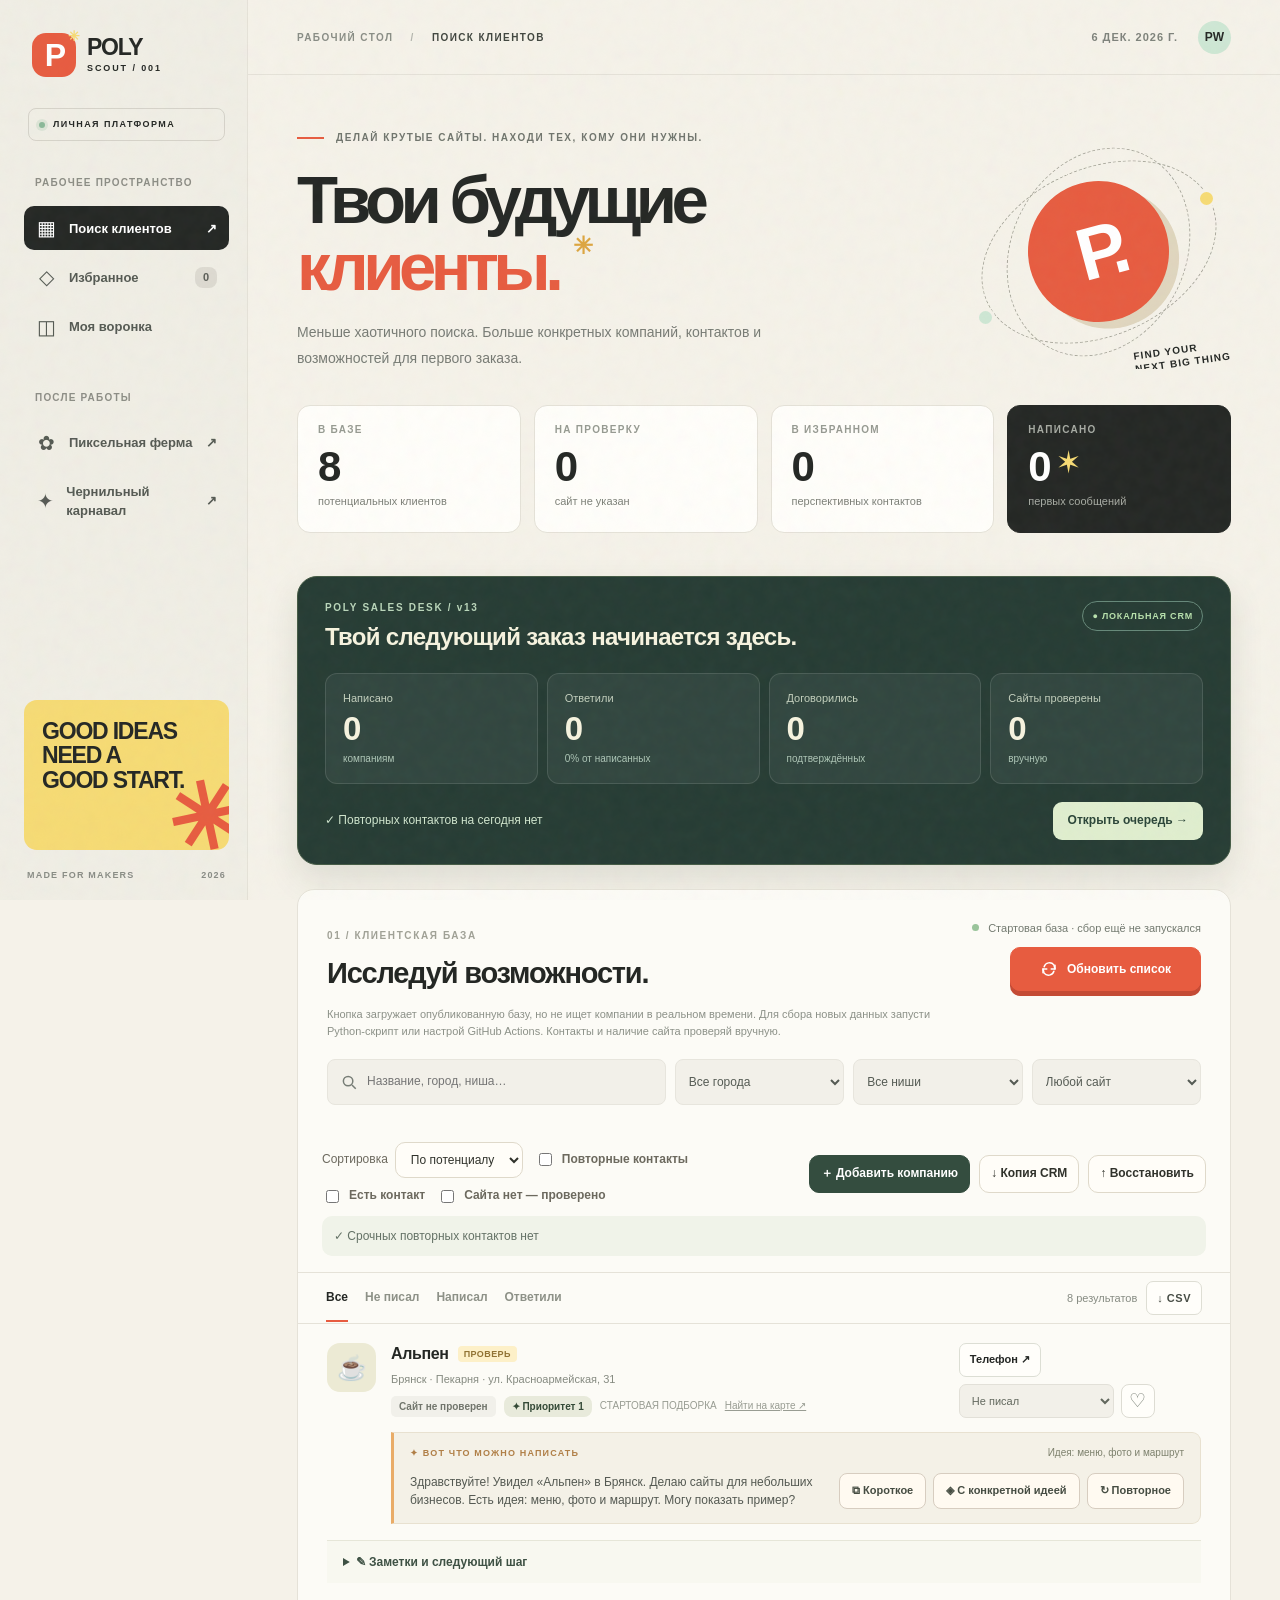
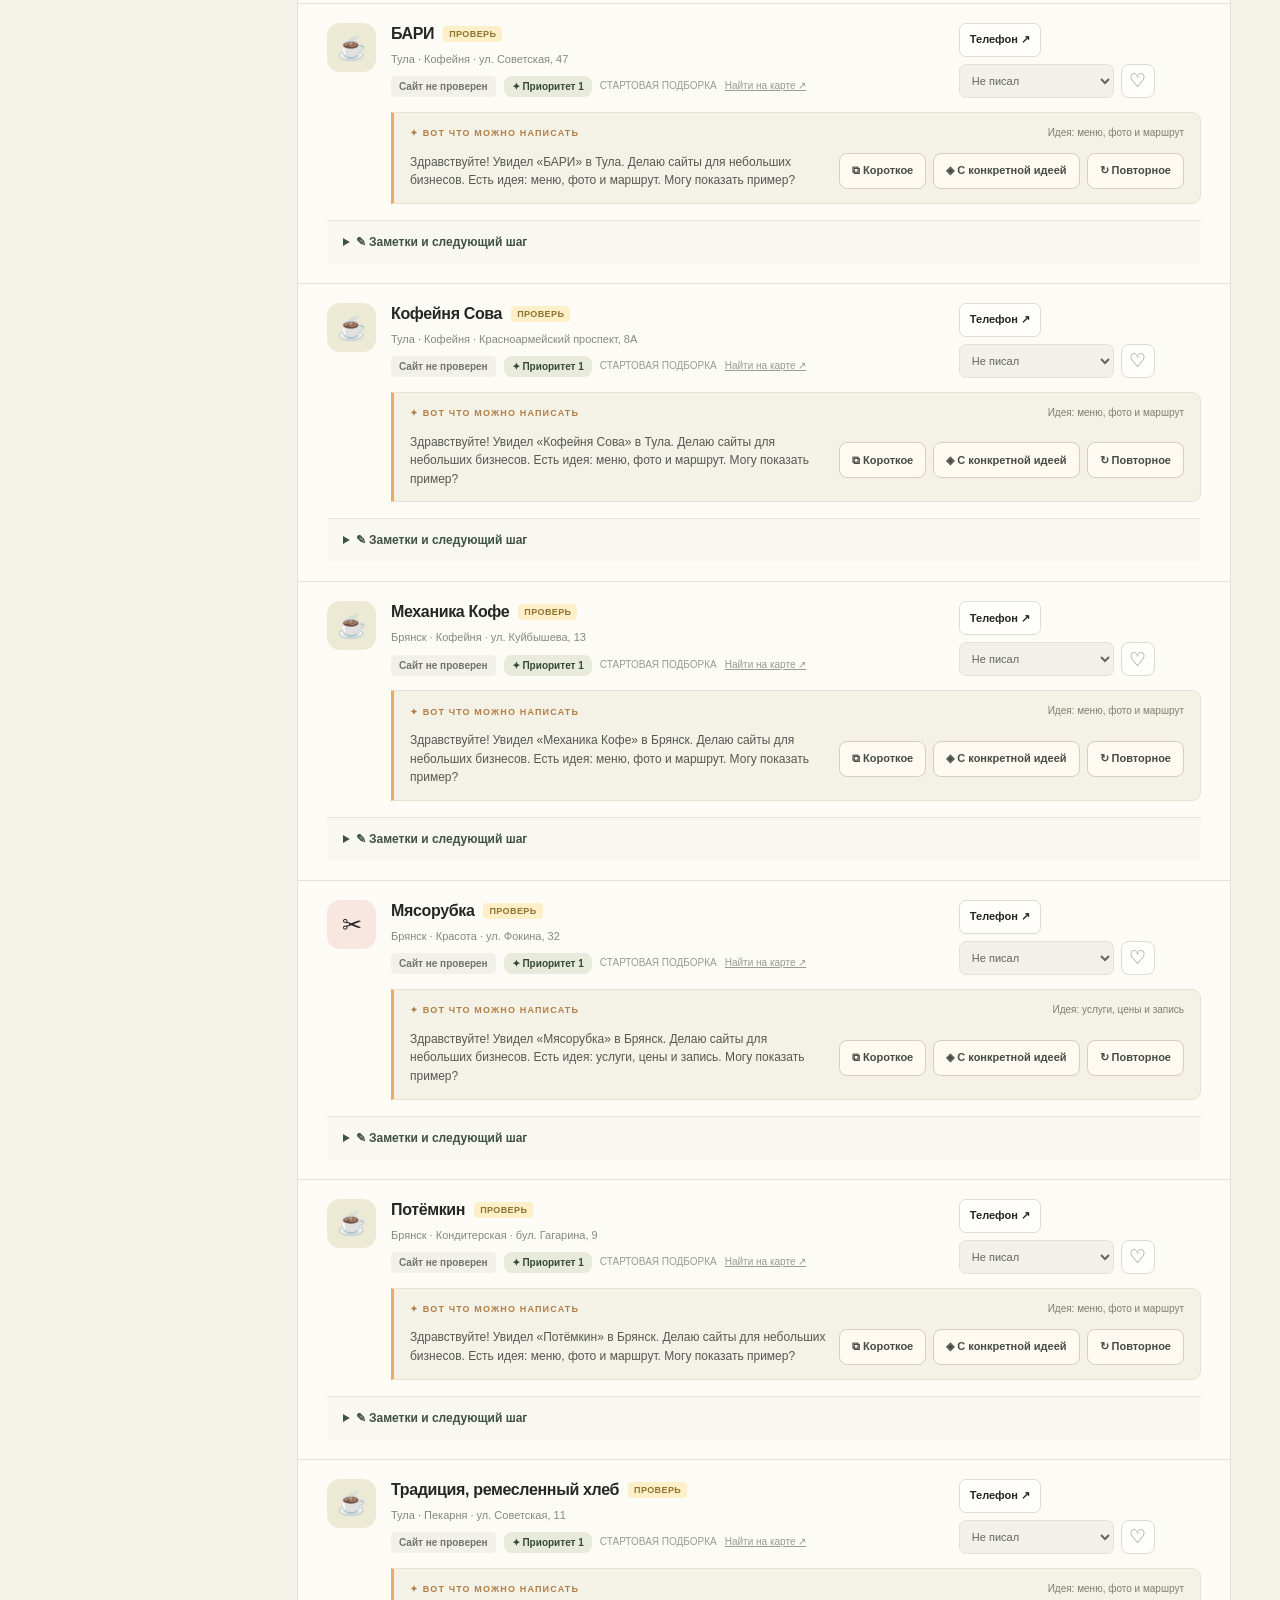
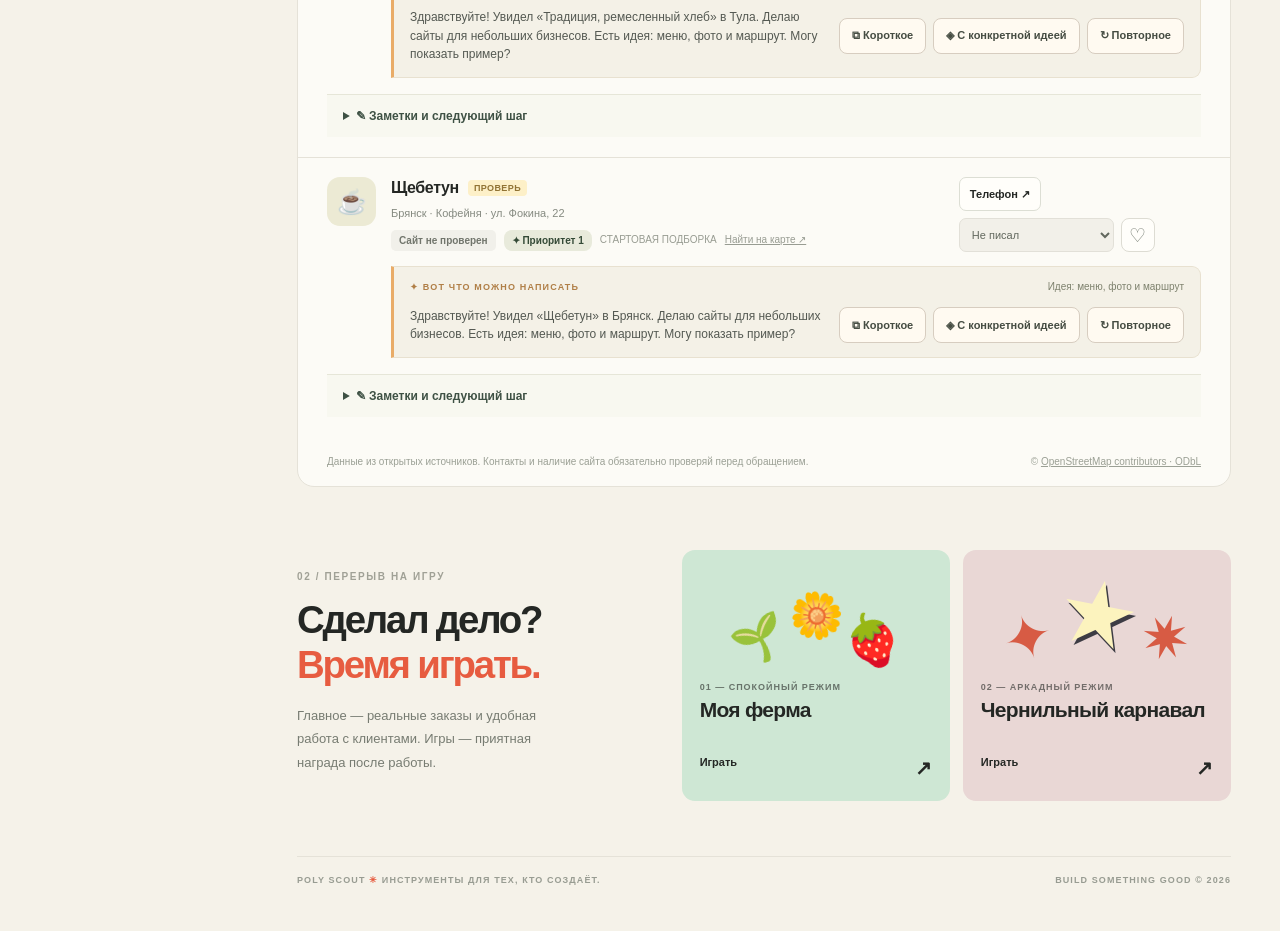
==== index.html @ b786dad6 "Add files via upload" ====
<!doctype html>
<html lang="ru">
<head>
  <meta charset="UTF-8" />
  <meta name="viewport" content="width=device-width, initial-scale=1" />
  <meta name="theme-color" content="#f5f2e9" />
  <meta name="description" content="POLY SCOUT — личная база потенциальных клиентов для веб-студии, с CRM и мини-играми." />
  <title>POLY SCOUT — находи своих клиентов</title>
  <link rel="icon" href="assets/favicon.svg" type="image/svg+xml" />
  <link rel="stylesheet" href="assets/styles.css" />
  <script src="data/leads.js" defer></script><script src="data/seed.js" defer></script>
  <script src="assets/app.js" defer></script>
</head>
<body>
  <div class="grain" aria-hidden="true"></div>
  <div class="shell">
    <aside class="sidebar">
      <a class="identity" href="index.html" aria-label="POLY SCOUT — главная"><span class="symbol">P<span class="symbol-cut">✳</span></span><span class="identity-copy"><strong>POLY</strong><small>SCOUT / 001</small></span></a>
      <div class="sidebar-tag"><span class="pulse"></span> ЛИЧНАЯ ПЛАТФОРМА</div>
      <nav class="main-nav" aria-label="Основная навигация">
        <span class="nav-caption">РАБОЧЕЕ ПРОСТРАНСТВО</span>
        <a class="nav-link active" href="#search" data-view="search"><span class="nav-ico">▦</span> Поиск клиентов <span class="nav-arrow">↗</span></a>
        <a class="nav-link" href="#saved" data-view="saved"><span class="nav-ico">◇</span> Избранное <span id="navSaved" class="count-pill">0</span></a>
        <a class="nav-link" href="#pipeline" data-view="pipeline"><span class="nav-ico">◫</span> Моя воронка</a>
        <span class="nav-caption game-caption">ПОСЛЕ РАБОТЫ</span>
        <a class="nav-link" href="games/farm/index.html"><span class="nav-ico">✿</span> Пиксельная ферма <span class="nav-arrow">↗</span></a>
        <a class="nav-link" href="games/arcade/index.html"><span class="nav-ico">✦</span> Чернильный карнавал <span class="nav-arrow">↗</span></a>
      </nav>
      <div class="sidebar-bottom"><div class="mini-sticker"><span>GOOD IDEAS<br/>NEED A<br/>GOOD START.</span><span class="sticker-flower">✳</span></div><div class="side-version">MADE FOR MAKERS <span>2026</span></div></div>
    </aside>
    <div class="workarea">
      <header class="topbar"><div class="breadcrumbs">РАБОЧИЙ СТОЛ <span>/</span> <strong id="breadcrumb">ПОИСК КЛИЕНТОВ</strong></div><div class="topright"><span class="top-date" id="todayDate"></span><span class="top-avatar">PW</span></div></header>
      <main class="content">
        <section class="intro"><div class="intro-copy"><p class="eyebrow"><span class="eyebrow-line"></span> ДЕЛАЙ КРУТЫЕ САЙТЫ. НАХОДИ ТЕХ, КОМУ ОНИ НУЖНЫ.</p><h1 id="pageTitle">Твои будущие<br/><em>клиенты.</em><span class="title-spark">✳</span></h1><p class="intro-sub">Меньше хаотичного поиска. Больше конкретных компаний, контактов и возможностей для первого заказа.</p></div><div class="hero-art" aria-hidden="true"><div class="orbit orbit-1"></div><div class="orbit orbit-2"></div><div class="hero-disk">P.</div><div class="orbit-dot dot-a"></div><div class="orbit-dot dot-b"></div><span class="orbit-note">FIND YOUR<br/>NEXT BIG THING</span></div></section>
        <section class="stats" aria-label="Статистика">
          <div class="stat"><span class="stat-label">В БАЗЕ</span><strong id="totalCount">0</strong><span class="stat-foot">потенциальных клиентов</span></div>
          <div class="stat"><span class="stat-label">НА ПРОВЕРКУ</span><strong id="noSiteCount">0</strong><span class="stat-foot">сайт не указан</span></div>
          <div class="stat"><span class="stat-label">В ИЗБРАННОМ</span><strong id="savedCount">0</strong><span class="stat-foot">перспективных контактов</span></div>
          <div class="stat stat-dark"><span class="stat-label">НАПИСАНО</span><strong id="contactedCount">0<span class="stat-star">✶</span></strong><span class="stat-foot">первых сообщений</span></div>
        </section>
        <section class="scout-overview" id="scoutOverview" aria-label="Сводка работы с клиентами"></section><section class="main-panel" id="leadsSection"><div class="panel-heading"><div><span class="panel-kicker">01 / КЛИЕНТСКАЯ БАЗА</span><h2 id="listTitle">Исследуй возможности<span class="period">.</span></h2></div><div class="refresh-area"><div class="data-freshness" role="status" aria-live="polite"><span class="refresh-dot" aria-hidden="true"></span><span id="freshText">Проверяем дату базы…</span></div><button id="refreshBtn" class="refresh-button" type="button" title="Проверить новую опубликованную базу" aria-label="Обновить список клиентов"><svg class="refresh-icon" viewBox="0 0 24 24" width="18" height="18" fill="none" stroke="currentColor" stroke-width="2" stroke-linecap="round" stroke-linejoin="round" aria-hidden="true"><path d="M20 7v5h-5"/><path d="M4 17v-5h5"/><path d="M5.5 9A7.5 7.5 0 0 1 18.5 6.5L20 12M4 12l1.5 5.5A7.5 7.5 0 0 0 18.5 15"/></svg><span class="refresh-label">Обновить список</span></button></div></div>
          <p class="refresh-explainer" id="refreshHelp">Кнопка загружает опубликованную базу, но не ищет компании в реальном времени. Для сбора новых данных запусти Python-скрипт или настрой GitHub Actions. Контакты и наличие сайта проверяй вручную.</p><div class="controls"><label class="search-wrap"><svg viewBox="0 0 24 24" fill="none" stroke="currentColor" stroke-width="2"><circle cx="10.8" cy="10.8" r="6.3"/><path d="m16 16 5 5"/></svg><input id="searchInput" type="search" placeholder="Название, город, ниша…" autocomplete="off" aria-label="Поиск по базе" /></label><select id="cityFilter" aria-label="Фильтр по городам"><option value="all">Все города</option></select><select id="nicheFilter" aria-label="Фильтр по нишам"><option value="all">Все ниши</option></select><select id="siteFilter" aria-label="Фильтр по наличию сайта"><option value="all">Любой сайт</option><option value="missing">В источнике сайт не указан</option><option value="yes">Сайт указан</option></select></div>
          <div class="scout-pro-toolbar">
   <div class="scout-pro-filters"><label>Сортировка <select id="sortLeads"><option value="priority">По потенциалу</option><option value="recent">По свежести</option><option value="city">По городу</option><option value="name">По названию</option></select></label><label class="pro-checkbox"><input id="dueOnly" type="checkbox"> Повторные контакты</label><label class="pro-checkbox"><input id="withContacts" type="checkbox"> Есть контакт</label><label class="pro-checkbox"><input id="confirmedNoSite" type="checkbox"> Сайта нет — проверено</label></div>
   <div class="scout-pro-actions"><button id="addLeadBtn" type="button">＋ Добавить компанию</button><button id="backupCrmBtn" type="button">↓ Копия CRM</button><button id="restoreCrmBtn" type="button">↑ Восстановить</button><input id="restoreCrmFile" type="file" accept=".json,application/json" hidden></div>
 </div><div id="followUpSummary" class="followup-summary" aria-live="polite"></div>
 <div id="manualLeadDialog" class="manual-lead-dialog" hidden><h3>Моя компания</h3><p>Добавь найденный бизнес вручную. Контакты должны быть публичными и проверенными.</p><form id="manualLeadForm" class="manual-lead-form"><label>Название*<input name="name" required maxlength="120" placeholder="Название заведения"></label><label>Город*<input name="city" required maxlength="90" placeholder="Москва"></label><label>Ниша<input name="category" maxlength="80" placeholder="Кофейня"></label><label>Telegram<input name="telegram" placeholder="https://t.me/..."></label><label>ВК<input name="vk" placeholder="https://vk.com/..."></label><label>Телефон<input name="phone" placeholder="+7..."></label><label>Сайт<input name="website" placeholder="https://..."></label><button type="submit">Сохранить компанию</button></form></div>
 <div class="tabs"><div class="tab-group" role="tablist" aria-label="Статус клиента"><button class="tab active" data-status="all" type="button">Все</button><button class="tab" data-status="new" type="button">Не писал</button><button class="tab" data-status="sent" type="button">Написал</button><button class="tab" data-status="replied" type="button">Ответили</button></div><div class="results-meta"><span id="resultsCount">0 результатов</span><button id="exportBtn" type="button" class="export-btn" title="Скачать видимую подборку CSV">↓ CSV</button></div></div>
          <div id="list" class="leads-list" aria-live="polite"></div><button id="showMoreLeads" class="show-more-leads" type="button" hidden>Показать ещё</button><div class="panel-bottom"><span>Данные из открытых источников. Контакты и наличие сайта обязательно проверяй перед обращением.</span><span id="sourceLine">© <a href="https://www.openstreetmap.org/copyright" target="_blank" rel="noopener noreferrer">OpenStreetMap contributors · ODbL</a></span></div>
        </section>
        <section class="break-section"><div><span class="panel-kicker">02 / ПЕРЕРЫВ НА ИГРУ</span><h2>Сделал дело?<br/><em>Время играть.</em></h2><p>Главное — реальные заказы и удобная работа с клиентами. Игры — приятная награда после работы.</p></div><div class="break-cards"><a class="break-card farm-card" href="games/farm/index.html"><div class="game-art game-art-farm" aria-hidden="true"><span>🌱</span><span>🌼</span><span>🍓</span></div><span class="break-number">01 — СПОКОЙНЫЙ РЕЖИМ</span><strong>Моя ферма</strong><span class="break-link">Играть <b>↗</b></span></a><a class="break-card arcade-card" href="games/arcade/index.html"><div class="game-art game-art-arcade" aria-hidden="true"><span>✦</span><span>★</span><span>✷</span></div><span class="break-number">02 — АРКАДНЫЙ РЕЖИМ</span><strong>Чернильный карнавал</strong><span class="break-link">Играть <b>↗</b></span></a></div></section>
        <footer class="footer"><span>POLY SCOUT <b>✳</b> ИНСТРУМЕНТЫ ДЛЯ ТЕХ, КТО СОЗДАЁТ.</span><span>BUILD SOMETHING GOOD © 2026</span></footer>
      </main>
    </div>
  </div>
  <div id="toast" class="toast" role="status" aria-live="polite"></div>
</body>
</html>
---- assets/styles.css ----
:root{--cream:#f5f2e9;--paper:#fcfbf6;--ink:#242724;--muted:#777b74;--border:#e5e2d8;--tomato:#e75c40;--yellow:#f6db74;--mint:#cee7d4;--sidebar:248px}*{box-sizing:border-box}html{scroll-behavior:smooth}body{margin:0;color:var(--ink);background:var(--cream);font:15px/1.48 Arial,sans-serif}a{color:inherit;text-decoration:none}button,input,select{font:inherit}button{cursor:pointer}button:focus-visible,a:focus-visible,input:focus-visible,select:focus-visible{outline:3px solid #ff8c57;outline-offset:3px}.grain{position:fixed;inset:0;z-index:10;pointer-events:none;opacity:.055;background-image:url("data:image/svg+xml,%3Csvg viewBox='0 0 100 100' xmlns='http://www.w3.org/2000/svg'%3E%3Cfilter id='n'%3E%3CfeTurbulence type='fractalNoise' baseFrequency='.7' numOctaves='3' stitchTiles='stitch'/%3E%3C/filter%3E%3Crect width='100%25' height='100%25' filter='url(%23n)' opacity='.7'/%3E%3C/svg%3E")}.shell{min-height:100vh;display:flex}.sidebar{width:var(--sidebar);flex:none;position:sticky;top:0;height:100vh;padding:33px 18px 20px 24px;border-right:1px solid var(--border);display:flex;flex-direction:column;background:#f0eee5;z-index:2}.identity{display:flex;align-items:center;gap:11px;margin:0 0 31px 8px}.symbol{display:flex;align-items:center;justify-content:center;background:var(--tomato);color:#fff;border-radius:14px;width:44px;height:44px;font:800 32px/1 'Space Grotesk',Arial,sans-serif,sans-serif;position:relative;letter-spacing:-3px}.symbol-cut{color:var(--yellow);font-size:14px;position:absolute;right:-4px;top:-4px;letter-spacing:0}.identity-copy{display:flex;flex-direction:column;line-height:1.03;gap:5px}.identity-copy strong{font:700 23px/1 'Space Grotesk',Arial,sans-serif;letter-spacing:-1.3px}.identity-copy small{font:700 9px/1.1 'Space Grotesk',Arial,sans-serif;letter-spacing:1.9px}.sidebar-tag{font-size:9px;letter-spacing:1.4px;font-weight:800;border:1px solid #d6d3c9;border-radius:8px;padding:9px 10px;margin:0 4px 36px;display:flex;gap:8px;align-items:center}.pulse{width:6px;height:6px;border-radius:50%;background:#8bb899;box-shadow:0 0 0 3px #8bb89933}.nav-caption{display:block;font:700 10px 'Space Grotesk',Arial,sans-serif;letter-spacing:1.2px;color:#8c8d85;padding:0 11px;margin-bottom:13px}.main-nav{display:flex;flex-direction:column;gap:5px}.nav-link{display:flex;align-items:center;gap:12px;padding:12px 12px;border-radius:10px;color:#555a53;font-size:13px;font-weight:700;transition:background .2s,transform .2s}.nav-link:hover{background:#e5e3d8;transform:translateX(2px)}.nav-link.active{background:var(--ink);color:#fff}.nav-ico{font-size:20px;width:21px;line-height:1;text-align:center;font-weight:400}.nav-arrow,.count-pill{margin-left:auto;font-size:13px}.count-pill{border-radius:8px;background:#dddad1;padding:2px 8px;color:#5b5f58;font-size:11px}.active .count-pill{background:#454a43;color:white}.game-caption{margin-top:38px}.sidebar-bottom{margin-top:auto}.mini-sticker{height:150px;background:var(--yellow);border-radius:13px;padding:19px 18px;display:flex;position:relative;overflow:hidden;font:800 23px/1.06 'Space Grotesk',Arial,sans-serif;letter-spacing:-1.2px}.sticker-flower{color:#e75c40;font-size:91px;position:absolute;right:-14px;bottom:-17px;transform:rotate(-12deg)}.side-version{font:700 9px 'Space Grotesk',Arial,sans-serif;letter-spacing:1.2px;display:flex;justify-content:space-between;margin:20px 3px 0;color:#898c85}.workarea{flex:1;min-width:0}.topbar{height:75px;padding:0 49px;display:flex;justify-content:space-between;align-items:center;border-bottom:1px solid var(--border)}.breadcrumbs{font:700 10px 'Space Grotesk',Arial,sans-serif;letter-spacing:1.4px;color:#898d85}.breadcrumbs span{padding:0 13px;color:#b3b5ad}.breadcrumbs strong{color:#41463f}.topright{display:flex;gap:20px;align-items:center}.top-date{font:700 11px 'Space Grotesk',Arial,sans-serif;letter-spacing:1px;color:#7e837b}.top-avatar{width:33px;height:33px;background:var(--mint);display:grid;place-items:center;border-radius:50%;font:700 12px 'Space Grotesk',Arial,sans-serif}.content{max-width:1440px;margin:auto;padding:45px 49px 28px}.intro{min-height:285px;display:flex;justify-content:space-between;align-items:center;padding:7px 0 29px}.eyebrow{font:700 10px 'Space Grotesk',Arial,sans-serif;letter-spacing:1.55px;display:flex;align-items:center;gap:12px;color:#70756d;margin:0 0 24px}.eyebrow-line{width:27px;height:1.5px;background:var(--tomato)}h1,h2,p{margin-top:0}h1{font:700 clamp(50px,5.25vw,78px)/.99 'Space Grotesk',Arial,sans-serif;letter-spacing:-5.5px;margin:0 0 20px;position:relative}h1 em,.break-section h2 em{color:var(--tomato);font-style:normal}.title-spark{font-size:24px;letter-spacing:0;vertical-align:top;margin-left:15px;color:#dda63f}.intro-sub{max-width:550px;font-size:14px;color:#777b74;line-height:1.8;margin:0}.hero-art{width:265px;height:235px;position:relative;flex:none;display:grid;place-items:center}.orbit{position:absolute;border:1px dashed #aaa99d;border-radius:50%;transform:rotate(-24deg)}.orbit-1{width:246px;height:168px}.orbit-2{width:175px;height:216px;transform:rotate(26deg)}.hero-disk{width:141px;height:141px;background:var(--tomato);border-radius:50%;display:grid;place-items:center;color:#fff;font:700 74px 'Space Grotesk',Arial,sans-serif;letter-spacing:-9px;transform:rotate(-15deg);box-shadow:8px 9px 0 #e0d6be}.orbit-dot{position:absolute;width:19px;height:19px;background:var(--yellow);border:3px solid var(--cream);border-radius:50%}.dot-a{right:15px;top:55px}.dot-b{left:10px;bottom:42px;background:var(--mint)}.orbit-note{position:absolute;right:0;bottom:0;transform:rotate(-8deg);font:800 10px/1.25 'Space Grotesk',Arial,sans-serif;letter-spacing:1.1px}.stats{display:grid;grid-template-columns:repeat(4,minmax(0,1fr));gap:13px;margin-bottom:43px}.stat{background:#fffefa;border:1px solid var(--border);border-radius:13px;min-height:128px;padding:18px 20px;display:flex;flex-direction:column}.stat-label{font:700 10px 'Space Grotesk',Arial,sans-serif;letter-spacing:1.3px;color:#969a91}.stat strong{font:700 42px/1.1 'Space Grotesk',Arial,sans-serif;letter-spacing:-2px;margin:9px 0 3px}.stat-foot{font-size:11px;color:#7d8078}.stat-dark{background:var(--ink);border-color:var(--ink);color:white}.stat-dark .stat-label,.stat-dark .stat-foot{color:#a7aba3}.stat-star{font-size:24px;color:var(--yellow);position:relative;top:-10px;left:8px;letter-spacing:0}.main-panel{background:var(--paper);border:1px solid var(--border);border-radius:17px;overflow:hidden}.panel-heading{display:flex;align-items:flex-end;justify-content:space-between;gap:20px;padding:30px 29px 23px}.panel-kicker{font:700 10px 'Space Grotesk',Arial,sans-serif;letter-spacing:1.6px;color:#a0a196}.panel-heading h2{font:700 29px/1.2 'Space Grotesk',Arial,sans-serif;letter-spacing:-1.2px;margin:11px 0 0}.period{color:var(--tomato)}.data-freshness{display:flex;align-items:center;gap:9px;color:#737a70;font-size:11px;white-space:nowrap}.refresh-dot{width:7px;height:7px;background:#9ac49b;border-radius:50%}.refresh-area{display:flex;align-items:flex-end;flex-direction:column;gap:11px}.refresh-button{background:var(--tomato);border:1px solid var(--tomato);color:#fff;min-height:44px;min-width:191px;padding:10px 15px;display:inline-flex;gap:9px;align-items:center;justify-content:center;border-radius:10px;font:700 12px/1.2 'Space Grotesk',Arial,sans-serif;box-shadow:0 5px 0 #c44b35;transition:background .16s,box-shadow .16s,transform .16s}.refresh-button:hover:not(:disabled){background:#d84e35;transform:translateY(1px);box-shadow:0 4px 0 #b54731}.refresh-button:active:not(:disabled){transform:translateY(4px);box-shadow:0 1px 0 #b54731}.refresh-button:disabled{opacity:.7;cursor:wait}.refresh-button.is-loading .refresh-icon{animation:spin-icon 1.15s linear infinite}@keyframes spin-icon{to{transform:rotate(360deg)}}.refresh-explainer{font-size:11px;line-height:1.55;color:#8c9188;margin:-8px 29px 19px;max-width:620px}.controls{display:grid;grid-template-columns:minmax(200px,1fr) repeat(3,minmax(110px,160px));gap:9px;padding:0 29px 21px}.search-wrap{display:flex;align-items:center;background:#f2f0e9;border-radius:8px;border:1px solid #e7e5dd;padding:0 12px;gap:9px}.search-wrap svg{width:18px;height:18px;color:#777d76;flex:none}.search-wrap input{width:100%;border:none;background:none;outline:none;font-size:12px;padding:13px 0;color:var(--ink)}.controls select{background:#f2f0e9;border:1px solid #e7e5dd;border-radius:8px;padding:0 9px;min-width:0;color:#555b54;font-size:12px}.tabs{border-top:1px solid var(--border);border-bottom:1px solid var(--border);padding:0 28px;display:flex;align-items:center;justify-content:space-between}.tab-group{display:flex;gap:25px}.tab{background:none;border:0;border-bottom:2px solid transparent;padding:15px 0 13px;font-weight:700;font-size:12px;color:#8d9187}.tab.active{color:var(--ink);border-bottom-color:var(--tomato)}.results-meta{display:flex;align-items:center;gap:16px;color:#868b82;font-size:11px;white-space:nowrap}.export-btn{border:0;background:none;color:#484e46;font-weight:800;font-size:11px;letter-spacing:.5px}.lead{padding:19px 29px 20px;display:grid;grid-template-columns:minmax(0,1fr) auto;gap:12px;align-items:center;border-bottom:1px solid var(--border);transition:background .2s}.lead:hover{background:#f7f5ef}.lead:last-child{border:0}.lead-main{display:flex;gap:15px;align-items:flex-start;min-width:0}.lead-icon{flex:none;width:49px;height:49px;border-radius:13px;display:grid;place-items:center;font-size:24px;background:#edf0de}.lead-icon.beauty{background:#f8e6e1}.lead-icon.flowers{background:#f6e5b6}.lead-icon.workshop{background:#e2e7f2}.lead-icon.food{background:#ecead4}.lead-name{display:flex;align-items:center;gap:9px;flex-wrap:wrap;margin:1px 0 6px}.lead-name strong{font:700 16px 'Space Grotesk',Arial,sans-serif;letter-spacing:-.35px}.new-tag{font:800 9px 'Space Grotesk',Arial,sans-serif;letter-spacing:.4px;color:#917334;background:#fdf0c8;padding:3px 6px;border-radius:4px}.lead-info{font-size:11px;color:#858a80;line-height:1.65}.lead-sub{display:flex;flex-wrap:wrap;gap:8px;margin-top:8px;align-items:center}.site-flag{background:#f1f0ea;color:#71756c;font:700 10px 'Space Grotesk',Arial,sans-serif;padding:5px 8px;border-radius:5px}.site-flag.missing{background:#ffece4;color:#b45f43}.lead-score{font-size:10px;color:#989c92}.lead-actions{display:flex;align-items:center;gap:8px}.contact-link{border:1px solid #dcded4;border-radius:7px;padding:8px 10px;background:#fffefa;font:700 11px 'Space Grotesk',Arial,sans-serif;min-height:34px;display:inline-flex;align-items:center;gap:5px;white-space:nowrap}.contact-link:hover{border-color:#ee745d;color:#a84536}.status-select{border:1px solid #e2e0d8;border-radius:7px;background:#f2f0e9;padding:8px 8px;font-size:11px;color:#62685e;max-width:119px;height:34px}.save-btn{width:34px;height:34px;border:1px solid #dddcd3;border-radius:8px;background:#fffefa;color:#777e74;font-size:19px;line-height:1}.save-btn.saved{color:var(--tomato);border-color:#f3b3a6;background:#fff1eb}.panel-bottom{padding:17px 29px;display:flex;justify-content:space-between;gap:18px;color:#9ba095;font-size:10px;line-height:1.5}.panel-bottom a{text-decoration:underline}.empty{padding:68px 24px;text-align:center}.empty-visual{font-size:47px;color:var(--tomato);margin-bottom:12px}.empty h3{font:700 22px 'Space Grotesk',Arial,sans-serif;margin:0 0 8px}.empty p{max-width:480px;margin:auto;color:#888d83;font-size:13px;line-height:1.65}.break-section{padding:63px 0 55px;display:grid;grid-template-columns:.75fr 1.25fr;gap:55px;align-items:center}.break-section h2{font:700 clamp(31px,3vw,43px)/1.15 'Space Grotesk',Arial,sans-serif;letter-spacing:-2.2px;margin:12px 0 17px}.break-section p{font-size:13px;color:#777c72;max-width:270px;line-height:1.8}.break-cards{display:grid;grid-template-columns:1fr 1fr;gap:13px}.break-card{border-radius:13px;overflow:hidden;background:var(--mint);padding:17px 18px;min-height:251px;display:flex;flex-direction:column;position:relative;transition:transform .2s}.break-card:hover{transform:translateY(-4px)}.arcade-card{background:#e9d7d5}.game-art{height:115px;display:flex;justify-content:center;align-items:center;gap:7px;font-size:44px}.game-art span:nth-child(1){transform:rotate(-17deg) translateY(15px)}.game-art span:nth-child(2){transform:rotate(11deg) translateY(-10px)}.game-art span:nth-child(3){transform:rotate(17deg) translateY(16px)}.game-art-arcade{font-family:Georgia;font-size:60px;color:#d75b44}.game-art-arcade span:nth-child(2){color:#fcf3be;font-size:90px;text-shadow:3px 4px 0 #3d3c44}.break-number{font:800 9px 'Space Grotesk',Arial,sans-serif;letter-spacing:1px;opacity:.6}.break-card strong{font:700 21px 'Space Grotesk',Arial,sans-serif;margin-top:5px;letter-spacing:-.7px}.break-link{font-size:11px;font-weight:700;margin-top:auto;padding-top:11px;display:flex;justify-content:space-between}.break-link b{font-size:20px}.footer{padding:18px 0;border-top:1px solid var(--border);display:flex;justify-content:space-between;color:#989c92;font:700 9px 'Space Grotesk',Arial,sans-serif;letter-spacing:1.1px}.footer b{color:var(--tomato)}.toast{position:fixed;bottom:25px;right:25px;z-index:30;background:var(--ink);color:#fff;padding:13px 19px;border-radius:9px;box-shadow:0 12px 40px #0002;font-size:13px;transform:translateY(90px);opacity:0;transition:all .3s;max-width:90vw;pointer-events:none}.toast.show{transform:translateY(0);opacity:1}@media(max-width:1140px){:root{--sidebar:215px}.sidebar{padding:23px 12px}.topbar{padding:0 25px}.content{padding:30px 25px}.hero-art{transform:scale(.8);transform-origin:right center}.lead{grid-template-columns:1fr}.lead-actions{padding-left:64px;flex-wrap:wrap}.break-section{gap:25px}}@media(max-width:780px){.shell{display:block}.sidebar{width:auto;height:auto;position:relative;padding:14px 16px;border-right:0;border-bottom:1px solid var(--border)}.identity{margin:0}.sidebar-tag,.nav-caption,.sidebar-bottom{display:none}.main-nav{flex-direction:row;overflow:auto;gap:4px;margin-top:13px;padding-bottom:3px}.nav-link{white-space:nowrap;padding:8px 10px;font-size:11px}.nav-ico{font-size:15px;width:auto}.nav-arrow,.count-pill{display:none}.topbar{height:52px;padding:0 19px}.content{padding:25px 16px}.intro{min-height:0;padding:15px 0 27px}.hero-art{display:none}h1{font-size:clamp(48px,11vw,70px);letter-spacing:-3.7px}.intro-sub{font-size:13px}.stats{grid-template-columns:repeat(2,minmax(0,1fr));gap:9px;margin-bottom:24px}.stat{padding:14px;min-height:105px}.stat strong{font-size:34px}.panel-heading{padding:22px 17px 17px;align-items:flex-start;flex-direction:column}.controls{padding:0 17px 17px;grid-template-columns:repeat(3,minmax(0,1fr))}.search-wrap{grid-column:1/-1}.controls select{height:39px;font-size:11px}.tabs{padding:0 16px;overflow:auto;gap:25px}.tab-group{gap:16px}.tab{white-space:nowrap}.results-meta{gap:8px}.lead{padding:16px}.lead-actions{padding-left:0}.lead-icon{height:41px;width:41px;font-size:21px}.lead-name strong{font-size:15px}.panel-bottom{padding:15px 17px;display:block}.panel-bottom span+span{display:block;margin-top:8px}.break-section{grid-template-columns:1fr;padding:45px 0;gap:18px}.break-cards{gap:9px}.break-card{padding:13px;min-height:205px}.break-card strong{font-size:17px}.game-art{height:89px;font-size:34px}.footer{gap:12px;line-height:1.7}.top-date{display:none}}@media(max-width:390px){.controls{grid-template-columns:1fr 1fr}.controls select:last-child{grid-column:1/-1}.stat-foot{font-size:10px}.contact-link{padding:8px}.tabs{gap:10px}.tab-group{gap:12px}.tab{font-size:11px}}

@media(max-width:780px){.refresh-area{align-items:flex-start;width:100%;gap:12px}.refresh-button{width:100%;min-height:46px}.refresh-explainer{margin:-6px 17px 18px}.data-freshness{white-space:normal}}

/* POLY SCOUT v4: short, niche-aware draft on every lead. */
.lead{align-items:start}.lead-pitch{grid-column:1/-1;margin:2px 0 0 64px;padding:13px 16px;background:#f4f1e7;border:1px solid #e8e1d0;border-left:3px solid #e9ac68;border-radius:0 9px 9px 0;display:flex;align-items:center;gap:12px;flex-wrap:wrap}
.lead-pitch-top{display:flex;align-items:center;gap:15px;width:100%;justify-content:space-between}.lead-pitch-top>span:first-child{font:800 9px 'Space Grotesk',Arial,sans-serif;letter-spacing:1.15px;color:#b07f47}.lead-pitch-idea{font-size:10px;color:#7d816d}.lead-pitch p{margin:0;flex:1;min-width:210px;font-size:12px;line-height:1.55;color:#545952}.lead-pitch-action{border:1px solid #d7cdc0;background:#fffaf1;color:#454c42;border-radius:8px;padding:9px 12px;white-space:nowrap;font-size:11px;font-weight:800}.lead-pitch-action:hover{border-color:#bda98c;background:#fff}.pitch-copy{display:none!important}
@media(max-width:780px){.lead-pitch{margin-left:0;padding:12px}.lead-pitch-idea{display:none}.lead-pitch p{min-width:100%}.lead-pitch-action{width:100%}}

/* POLY SCOUT v9 — поисковая CRM остаётся главным экраном */
.scout-pro-toolbar{display:flex;justify-content:space-between;align-items:center;flex-wrap:wrap;gap:12px;margin:16px 0 10px}.scout-pro-filters,.scout-pro-actions{display:flex;align-items:center;gap:9px;flex-wrap:wrap}.scout-pro-filters label{display:flex;align-items:center;gap:7px;font-size:12px;color:#6c695e}.scout-pro-toolbar select,.scout-pro-toolbar button,.manual-lead-form input,.manual-lead-form button{border:1px solid #dfd9ca;border-radius:10px;padding:9px 11px;background:#fffdf8;color:#30322b;font:inherit}.scout-pro-actions button{font-size:12px;font-weight:650;cursor:pointer}.scout-pro-actions button:first-child{background:#344d3f;color:white;border-color:#344d3f}.scout-pro-toolbar .pro-checkbox{font-weight:550}.followup-summary{font-size:12px;color:#647266;margin:8px 0 14px;padding:11px 12px;background:#f0f3e9;border-radius:10px}.followup-summary.has-due{background:#fff4da;color:#805e29}.manual-lead-dialog{border:1px solid #d7d8c8;border-radius:17px;background:#fbfbf4;padding:18px;margin-bottom:20px}.manual-lead-dialog[hidden]{display:none}.manual-lead-dialog h3{margin:0 0 4px}.manual-lead-dialog p{font-size:13px;color:#73766c}.manual-lead-form{display:grid;grid-template-columns:repeat(auto-fit,minmax(175px,1fr));gap:12px}.manual-lead-form label{display:flex;flex-direction:column;font-size:12px;gap:5px}.manual-lead-form button{cursor:pointer;background:#344d3f;color:white;align-self:end}.show-more-leads{width:100%;padding:15px;margin:14px 0;background:#f0f3ea;color:#354e40;border:1px solid #d6dfd1;border-radius:13px;font-weight:750;cursor:pointer}.show-more-leads[hidden]{display:none}.crm-details{margin:5px 0 0;padding:12px 16px;background:#f8f8f0;border-top:1px solid #e6e6d8;color:#3e5144}.crm-details summary{cursor:pointer;font-weight:650;font-size:12px}.crm-fields{display:grid;grid-template-columns:1fr 1fr;gap:10px;margin:14px 0}.crm-fields label{display:flex;flex-direction:column;gap:5px;font-size:12px}.crm-fields select,.crm-fields input,.crm-fields textarea{border:1px solid #d5dccf;border-radius:8px;padding:8px;background:white;font:inherit;color:#304b40}.crm-fields .crm-note{grid-column:1/-1}.crm-fields .crm-check{flex-direction:row;align-items:center}.crm-details small{color:#718072}.lead-due{color:#9a6039;font-weight:700;font-size:11px}.lead-actions{flex-wrap:wrap}@media(max-width:700px){.scout-pro-toolbar{align-items:stretch}.scout-pro-filters,.scout-pro-actions{width:100%}.crm-fields{grid-template-columns:1fr}}

/* v10: high-contrast actionable sales workspace */
.scout-overview{margin:0 0 24px;background:#263c34;color:#f6f3df;border-radius:20px;padding:24px 27px;box-shadow:0 14px 35px #1a30211b;border:1px solid #455b45}
.scout-board-head{display:flex;align-items:flex-start;justify-content:space-between;gap:14px;margin-bottom:21px}
.scout-board-head>div:first-child{display:grid;gap:7px}.scout-board-head span{font-size:10px;letter-spacing:1.7px;font-weight:800;color:#bad6ba}.scout-board-head strong{font:700 clamp(17px,2vw,25px)/1.2 'Space Grotesk',Arial,sans-serif;letter-spacing:-.7px}.scout-live-dot{font:700 9px 'Space Grotesk',sans-serif;color:#b9e2ad;letter-spacing:.8px;border:1px solid #668879;border-radius:40px;padding:9px;white-space:nowrap}
.scout-board-grid{display:grid;grid-template-columns:repeat(4,minmax(0,1fr));gap:9px}.scout-board-grid>div{background:#ffffff0e;border:1px solid #ffffff1e;padding:16px 17px;border-radius:12px;display:grid;gap:5px}.scout-board-grid small{font-size:11px;color:#c4d0be}.scout-board-grid strong{font:700 33px 'Space Grotesk',Arial,sans-serif;letter-spacing:-1.5px}.scout-board-grid span{font-size:10px;color:#aec6b6}
.scout-board-foot{display:flex;justify-content:space-between;align-items:center;gap:14px;padding-top:18px;font-size:12px;color:#d0e5cd}.scout-board-foot button{padding:10px 15px;background:#e0eecf;color:#2a4538;border:0;border-radius:9px;font-weight:800;cursor:pointer}.scout-board-foot button:hover{background:#fff5cc}
.scout-score-chip{font:700 10px 'Space Grotesk',Arial,sans-serif;border-radius:8px;background:#e8eadb;color:#344a37;padding:5px 8px}.scout-pitch-variants{display:flex;gap:7px;flex-wrap:wrap}.scout-schedule-btn{background:#e9f1e3;border:1px solid #b7cdb4;border-radius:8px;padding:8px 11px;font-size:11px;font-weight:800;color:#45624b;cursor:pointer;margin:5px 12px 7px 0}.scout-pitch-variants button:hover,.scout-schedule-btn:hover{background:#e6e9d5}.crm-fields select,.crm-fields input{max-width:100%}
@media(max-width:760px){.scout-overview{padding:18px}.scout-board-grid{grid-template-columns:repeat(2,minmax(0,1fr))}.scout-board-head,.scout-board-foot{flex-direction:column;align-items:stretch}.scout-live-dot{align-self:flex-start}.scout-pitch-variants button{flex:1;min-width:120px}}


/* v11 — CRM visual and responsive stability pass.
   All grids can shrink, all user-provided text wraps, and action rows
   never push controls beyond card boundaries. */
*,*::before,*::after{box-sizing:border-box}
html{overflow-x:clip}
body{max-width:100%;overflow-x:clip}
.shell,.workarea,.content,.main-panel,.intro,.stats,.stat,.scout-overview,.scout-board-grid,.scout-board-grid>div,.scout-board-head,.scout-board-head>div,.scout-board-foot,.controls,.scout-pro-toolbar,.scout-pro-filters,.scout-pro-actions,.lead,.lead-main,.lead-main>div,.lead-name,.lead-info,.lead-sub,.lead-actions,.lead-pitch,.scout-pitch-variants,.tabs,.tab-group,.results-meta,.break-section,.break-cards,.break-card,.footer,.manual-lead-form,.crm-fields,.crm-details{min-width:0}
button,input,select,textarea{font:inherit}
button,select{max-width:100%}
button{cursor:pointer}
button:focus-visible,a:focus-visible,select:focus-visible,input:focus-visible,textarea:focus-visible,summary:focus-visible{outline:3px solid #e7ac60;outline-offset:3px}
:where(.identity-copy,.intro-copy,.eyebrow,.intro-sub,.panel-heading,.panel-heading h2,.refresh-area,.data-freshness,.refresh-explainer,.stat-label,.stat-foot,.scout-board-head,.scout-board-head strong,.scout-board-foot span,.followup-summary,.lead-main,.lead-name,.lead-name strong,.lead-info,.lead-sub,.lead-score,.lead-due,.lead-pitch p,.crm-fields label,.panel-bottom,.footer,.break-card strong){overflow-wrap:anywhere}
.lead-main>div:last-child{flex:1;min-width:0}
.lead-name strong{hyphens:auto;line-height:1.25}
.lead-info{white-space:normal}
.lead-sub>*{min-width:0;overflow-wrap:anywhere}
.lead-actions{flex-wrap:wrap;justify-content:flex-start;gap:7px}
.lead-actions .status-select{width:auto;min-width:112px;max-width:100%;flex:0 1 155px}
.lead-actions .save-btn{flex:0 0 34px}
.contact-link{max-width:100%;overflow-wrap:anywhere}
.lead-pitch,.crm-details{grid-column:1/-1;max-width:100%}
.lead-pitch{margin-right:0}
.lead-pitch-top{min-width:0;flex-wrap:wrap;row-gap:5px}
.lead-pitch p{min-width:0;flex:1 1 240px}
.scout-pitch-variants{max-width:100%;justify-content:flex-start}
.lead-pitch-action{white-space:normal;min-width:0;min-height:36px;line-height:1.25;text-align:center;overflow-wrap:anywhere;flex:0 1 auto}
.crm-details{margin:4px 0 0}
.crm-details summary{line-height:1.5;overflow-wrap:anywhere}
.crm-fields{grid-template-columns:repeat(2,minmax(0,1fr))}
.crm-fields input,.crm-fields select,.crm-fields textarea,.manual-lead-form input,.controls input,.controls select{width:100%;max-width:100%;min-width:0}
.crm-fields .crm-check input{width:auto;flex:0 0 auto}
.crm-fields textarea{resize:vertical;min-height:82px;line-height:1.5}
.manual-lead-form{grid-template-columns:repeat(auto-fit,minmax(min(100%,190px),1fr))}
.manual-lead-form label,.scout-pro-filters label{min-width:0}
.manual-lead-dialog{min-width:0;overflow:hidden}
.scout-pro-toolbar{width:100%;padding:0 24px}
.scout-pro-toolbar .scout-pro-filters,.scout-pro-toolbar .scout-pro-actions{flex:1 1 320px}
.scout-pro-toolbar .scout-pro-actions{justify-content:flex-end}
.scout-pro-toolbar .scout-pro-filters{gap:9px 12px}
.scout-pro-toolbar label select{min-width:0}
.scout-pro-toolbar .pro-checkbox{gap:7px;white-space:normal;align-items:center}
.scout-pro-toolbar .pro-checkbox input{flex:0 0 auto}
.followup-summary{margin:9px 24px 16px;line-height:1.5}
.scout-board-grid>div{overflow:hidden}
.scout-board-grid strong{overflow-wrap:anywhere;line-height:1.1}
.scout-board-head strong{font-size:clamp(18px,2vw,24px)}
.refresh-area{max-width:100%;flex-wrap:wrap;justify-content:flex-end}
.refresh-button{white-space:normal;text-align:center}
.panel-heading{gap:16px}
.controls{grid-template-columns:minmax(210px,2fr) repeat(3,minmax(110px,1fr));gap:9px}
.tabs{display:flex;align-items:center;justify-content:space-between;gap:12px;min-height:52px;flex-wrap:wrap}
.tab-group{max-width:100%;flex-wrap:wrap;gap:4px 17px}
.tab{white-space:nowrap;min-height:38px}
.results-meta{margin-left:auto;display:flex;flex-wrap:wrap;justify-content:flex-end;gap:9px}
.export-btn{white-space:nowrap;min-height:34px;border:1px solid #deded4;border-radius:7px;padding:6px 10px;background:#fffefa}
.mini-sticker{overflow:hidden}
.hero-art{overflow:hidden}
.intro{overflow:hidden}
.break-card,.game-art{overflow:hidden}
.break-card strong{line-height:1.25}
@media(max-width:1180px){
 .controls{grid-template-columns:repeat(3,minmax(0,1fr))}
 .search-wrap{grid-column:1/-1}
 .scout-pro-toolbar{padding:0 20px}
 .scout-pro-toolbar .scout-pro-actions{justify-content:flex-start}
 .followup-summary{margin-left:20px;margin-right:20px}
}
@media(max-width:780px){
 .scout-pro-toolbar{padding:0 16px}
 .followup-summary{margin-left:16px;margin-right:16px}
 .main-nav{overscroll-behavior-x:contain}
 .tabs{overflow:visible;gap:4px 12px;padding-top:4px;padding-bottom:8px}
 .tab-group{flex:1 1 230px;gap:4px 13px}
 .results-meta{flex:0 1 auto;white-space:normal}
 .lead{grid-template-columns:minmax(0,1fr);gap:11px}
 .lead-actions{padding:0;gap:7px}
 .lead-pitch{margin:0;padding:13px}
 .lead-pitch-action{flex:1 1 125px}
 .scout-board-head{gap:12px}
 .scout-board-foot button{align-self:flex-start;max-width:100%}
 .controls{grid-template-columns:repeat(2,minmax(0,1fr))}
 .controls .search-wrap{grid-column:1/-1}
 .controls select:last-child{grid-column:1/-1}
 .crm-fields{grid-template-columns:repeat(2,minmax(0,1fr))}
 .crm-details{padding:12px}
}
@media(max-width:520px){
 .scout-overview{padding:16px;border-radius:16px}
 .scout-board-grid{gap:7px}
 .scout-board-grid>div{padding:11px}
 .scout-board-grid strong{font-size:28px}
 .scout-board-foot{font-size:11px}
 .stats .stat{padding:12px}
 .panel-heading{padding:18px 14px}
 .controls{padding:0 14px 14px;gap:8px}
 .scout-pro-toolbar{padding:0 14px}
 .scout-pro-filters,.scout-pro-actions{gap:8px}
 .scout-pro-actions button{flex:1 1 130px;min-height:41px;white-space:normal}
 .scout-pro-filters>label:first-child{width:100%;justify-content:space-between}
 .scout-pro-filters>label:first-child select{flex:1 1 160px}
 .tabs{padding:9px 14px 12px}
 .tab-group{flex:1 1 100%;gap:0 14px}
 .results-meta{margin:0;width:100%;justify-content:space-between;align-items:center}
 .lead{padding:14px}
 .lead-main{gap:10px}
 .lead-main .lead-icon{width:39px;height:39px;flex:0 0 39px}
 .lead-actions .contact-link{flex:0 1 auto}
 .lead-actions .status-select{flex:1 1 110px}
 .lead-pitch-top{gap:4px}
 .scout-pitch-variants{width:100%;display:grid;grid-template-columns:repeat(2,minmax(0,1fr));gap:7px}
 .scout-pitch-variants button{min-width:0;width:100%;padding:9px 6px;font-size:11px}
 .scout-pitch-variants button:last-child:nth-child(odd){grid-column:1/-1}
 .lead-pitch p{flex:1 1 100%;font-size:12px}
 .crm-fields{grid-template-columns:1fr}
 .crm-fields .crm-note{grid-column:1}
 .break-cards{grid-template-columns:1fr 1fr;gap:8px}
 .break-card{padding:12px}
 .break-card strong{font-size:15px;letter-spacing:-.4px}
 .game-art{font-size:28px}
 .game-art-arcade span:nth-child(2){font-size:56px}
 .footer{flex-wrap:wrap}
}
@media(max-width:350px){
 .break-cards{grid-template-columns:1fr}
 .break-card{min-height:140px}
 .game-art{height:65px}
 .scout-board-grid strong{font-size:24px}
 .lead-actions .status-select{flex:1 1 120px}
 .lead-pitch-action{font-size:10px}
 .panel-heading h2{font-size:clamp(22px,7vw,30px)}
}
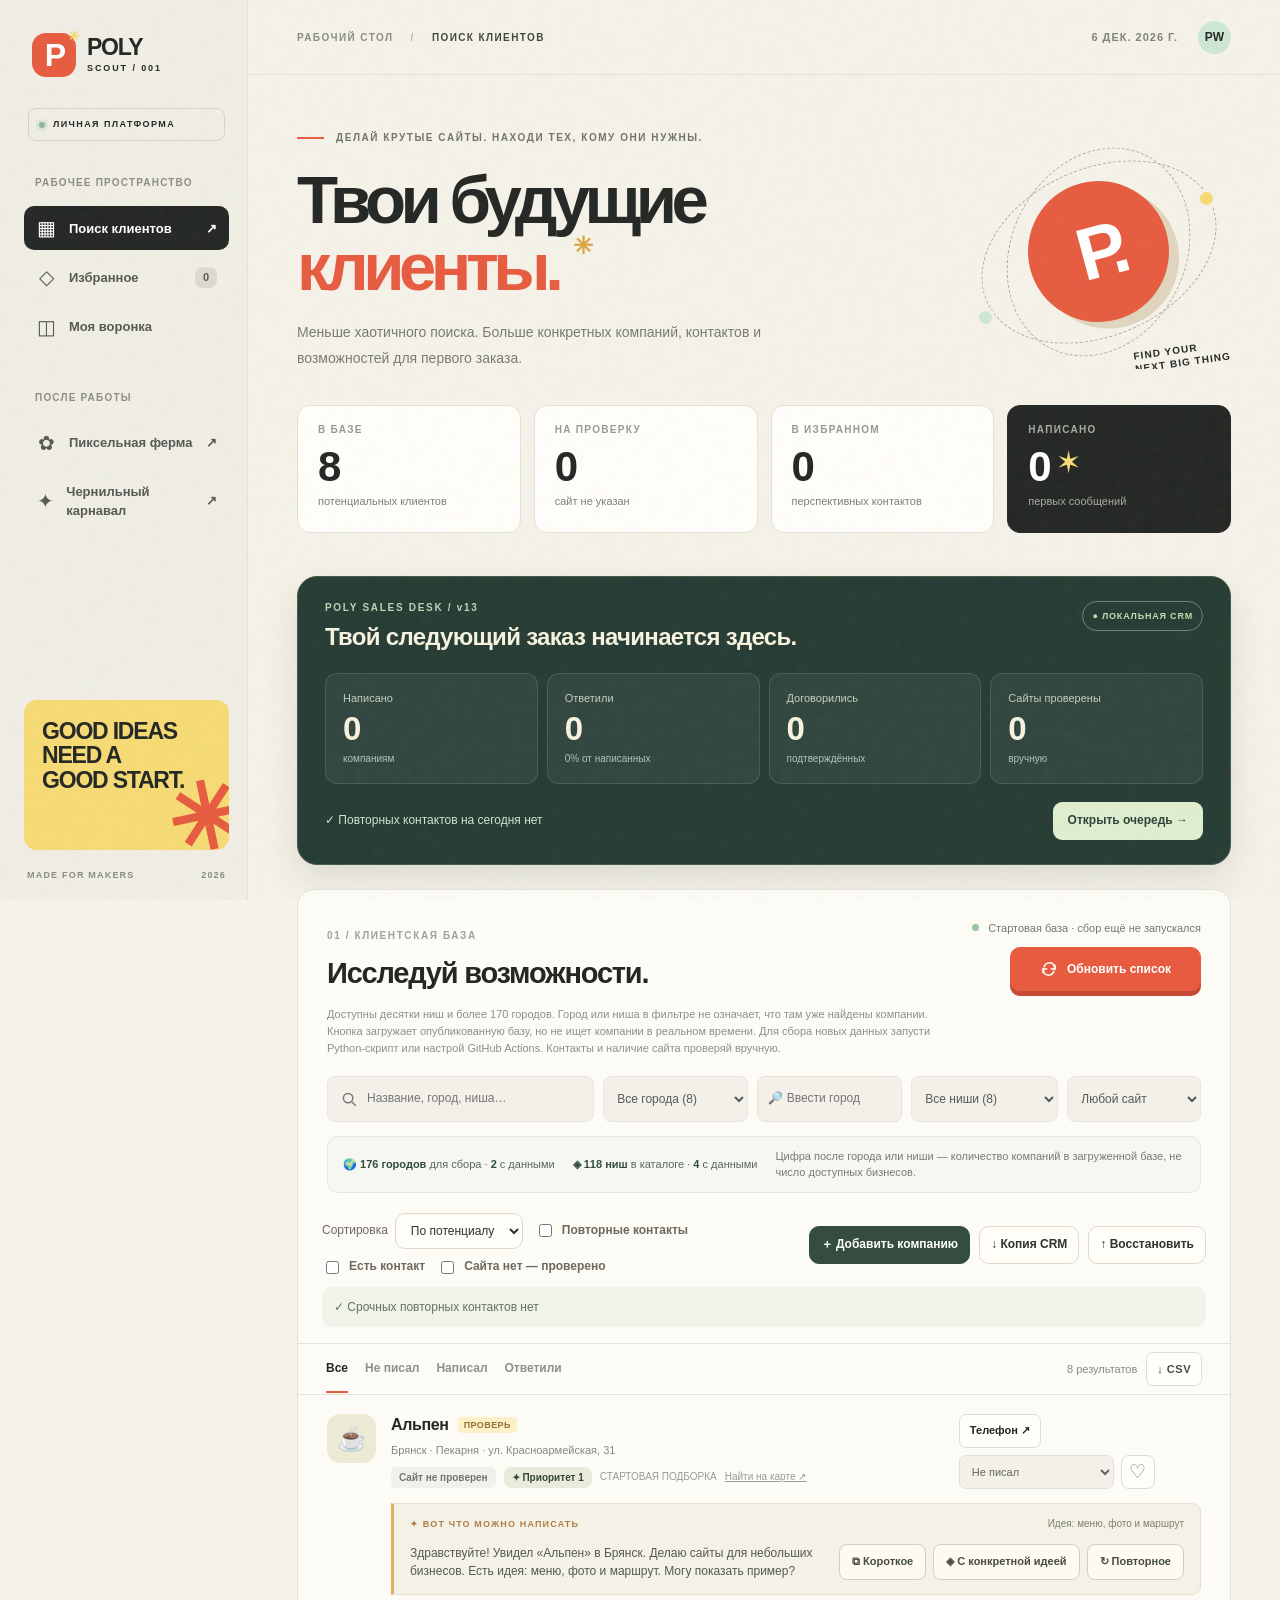
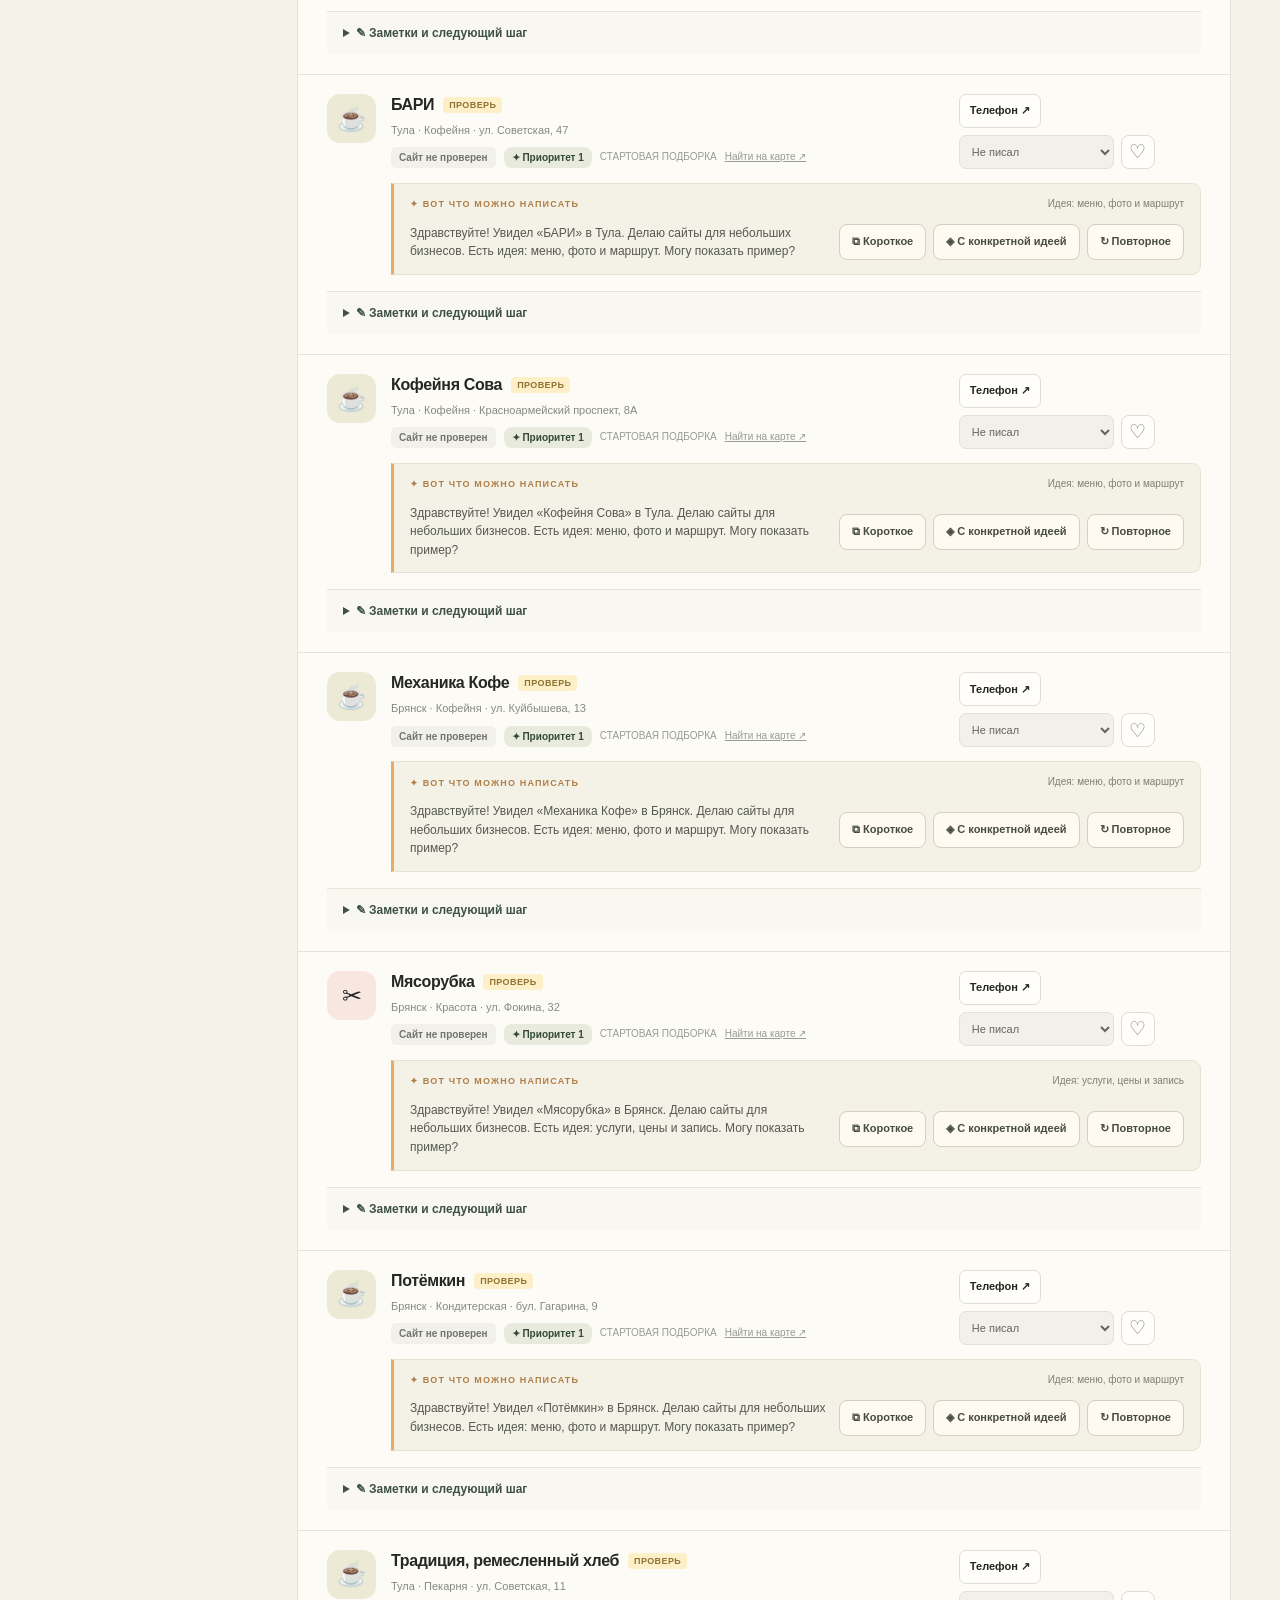
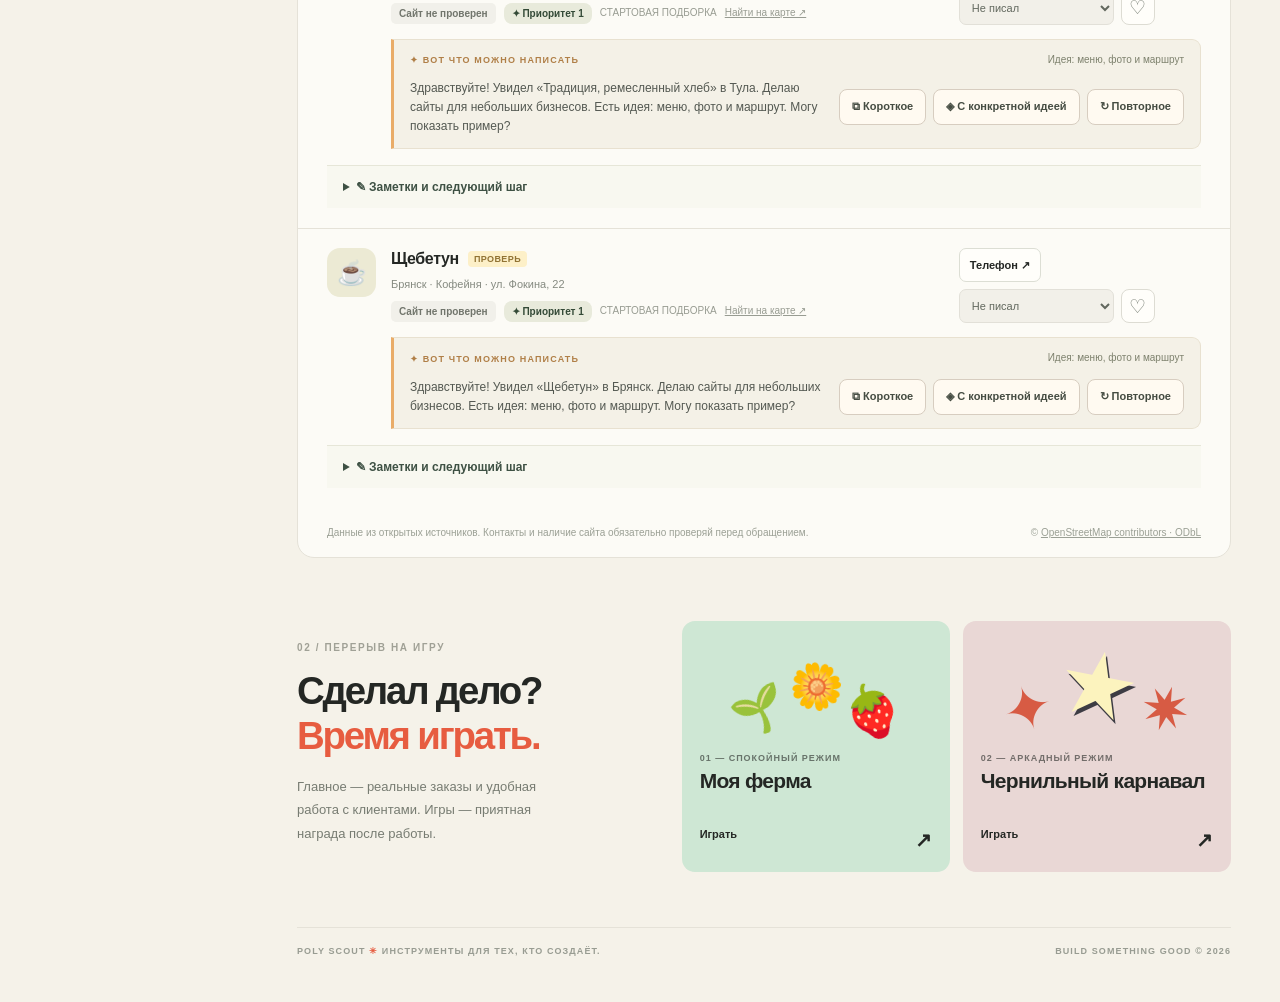
==== commit 369d8c57: "Add files via upload" ====
--- a/index.html
+++ b/index.html
@@ -8,7 +8,7 @@
   <title>POLY SCOUT — находи своих клиентов</title>
   <link rel="icon" href="assets/favicon.svg" type="image/svg+xml" />
   <link rel="stylesheet" href="assets/styles.css" />
-  <script src="data/leads.js" defer></script><script src="data/seed.js" defer></script>
+  <script src="data/catalog.js" defer></script><script src="data/leads.js" defer></script><script src="data/seed.js" defer></script>
   <script src="assets/app.js" defer></script>
 </head>
 <body>
@@ -39,7 +39,7 @@
           <div class="stat stat-dark"><span class="stat-label">НАПИСАНО</span><strong id="contactedCount">0<span class="stat-star">✶</span></strong><span class="stat-foot">первых сообщений</span></div>
         </section>
         <section class="scout-overview" id="scoutOverview" aria-label="Сводка работы с клиентами"></section><section class="main-panel" id="leadsSection"><div class="panel-heading"><div><span class="panel-kicker">01 / КЛИЕНТСКАЯ БАЗА</span><h2 id="listTitle">Исследуй возможности<span class="period">.</span></h2></div><div class="refresh-area"><div class="data-freshness" role="status" aria-live="polite"><span class="refresh-dot" aria-hidden="true"></span><span id="freshText">Проверяем дату базы…</span></div><button id="refreshBtn" class="refresh-button" type="button" title="Проверить новую опубликованную базу" aria-label="Обновить список клиентов"><svg class="refresh-icon" viewBox="0 0 24 24" width="18" height="18" fill="none" stroke="currentColor" stroke-width="2" stroke-linecap="round" stroke-linejoin="round" aria-hidden="true"><path d="M20 7v5h-5"/><path d="M4 17v-5h5"/><path d="M5.5 9A7.5 7.5 0 0 1 18.5 6.5L20 12M4 12l1.5 5.5A7.5 7.5 0 0 0 18.5 15"/></svg><span class="refresh-label">Обновить список</span></button></div></div>
-          <p class="refresh-explainer" id="refreshHelp">Кнопка загружает опубликованную базу, но не ищет компании в реальном времени. Для сбора новых данных запусти Python-скрипт или настрой GitHub Actions. Контакты и наличие сайта проверяй вручную.</p><div class="controls"><label class="search-wrap"><svg viewBox="0 0 24 24" fill="none" stroke="currentColor" stroke-width="2"><circle cx="10.8" cy="10.8" r="6.3"/><path d="m16 16 5 5"/></svg><input id="searchInput" type="search" placeholder="Название, город, ниша…" autocomplete="off" aria-label="Поиск по базе" /></label><select id="cityFilter" aria-label="Фильтр по городам"><option value="all">Все города</option></select><select id="nicheFilter" aria-label="Фильтр по нишам"><option value="all">Все ниши</option></select><select id="siteFilter" aria-label="Фильтр по наличию сайта"><option value="all">Любой сайт</option><option value="missing">В источнике сайт не указан</option><option value="yes">Сайт указан</option></select></div>
+          <p class="refresh-explainer" id="refreshHelp">Доступны десятки ниш и более 170 городов. Город или ниша в фильтре не означает, что там уже найдены компании. Кнопка загружает опубликованную базу, но не ищет компании в реальном времени. Для сбора новых данных запусти Python-скрипт или настрой GitHub Actions. Контакты и наличие сайта проверяй вручную.</p><div class="controls"><label class="search-wrap"><svg viewBox="0 0 24 24" fill="none" stroke="currentColor" stroke-width="2"><circle cx="10.8" cy="10.8" r="6.3"/><path d="m16 16 5 5"/></svg><input id="searchInput" type="search" placeholder="Название, город, ниша…" autocomplete="off" aria-label="Поиск по базе" /></label><select id="cityFilter" aria-label="Город (весь каталог России)"><option value="all">Все города</option></select><label class="city-quick-wrap" title="Быстрый поиск города, в том числе ещё без компаний"><input id="cityQuickInput" type="search" list="cityQuickList" placeholder="🔎 Ввести город" autocomplete="off" aria-label="Быстрый поиск города"><datalist id="cityQuickList"></datalist></label><select id="nicheFilter" aria-label="Все направления бизнеса и конкретные ниши"><option value="all">Все ниши</option></select><select id="siteFilter" aria-label="Фильтр по наличию сайта"><option value="all">Любой сайт</option><option value="missing">В источнике сайт не указан</option><option value="yes">Сайт указан</option></select></div><div id="catalogSummary" class="catalog-summary" role="status" aria-live="polite"></div>
           <div class="scout-pro-toolbar">
    <div class="scout-pro-filters"><label>Сортировка <select id="sortLeads"><option value="priority">По потенциалу</option><option value="recent">По свежести</option><option value="city">По городу</option><option value="name">По названию</option></select></label><label class="pro-checkbox"><input id="dueOnly" type="checkbox"> Повторные контакты</label><label class="pro-checkbox"><input id="withContacts" type="checkbox"> Есть контакт</label><label class="pro-checkbox"><input id="confirmedNoSite" type="checkbox"> Сайта нет — проверено</label></div>
    <div class="scout-pro-actions"><button id="addLeadBtn" type="button">＋ Добавить компанию</button><button id="backupCrmBtn" type="button">↓ Копия CRM</button><button id="restoreCrmBtn" type="button">↑ Восстановить</button><input id="restoreCrmFile" type="file" accept=".json,application/json" hidden></div>
--- a/assets/styles.css
+++ b/assets/styles.css
@@ -151,3 +151,14 @@
  .lead-pitch-action{font-size:10px}
  .panel-heading h2{font-size:clamp(22px,7vw,30px)}
 }
+
+/* v13: wide city/niche catalog with explicit loaded-data counts. */
+.controls{grid-template-columns:minmax(190px,2fr) minmax(145px,1fr) minmax(145px,1fr) minmax(145px,1.1fr) minmax(125px,1fr);align-items:stretch}
+.city-quick-wrap{min-width:0;display:flex;border:1px solid #e5e3d8;background:#f2f0e9;border-radius:8px;overflow:hidden}
+.city-quick-wrap input{width:100%;min-width:0;border:0;background:transparent;padding:11px 10px;font-size:12px;color:#374239;outline-offset:-3px}
+.catalog-summary{display:flex;align-items:center;gap:8px 18px;flex-wrap:wrap;margin:-7px 29px 20px;padding:11px 15px;border:1px solid #e7e8dc;border-radius:11px;background:#f5f7f0;color:#58695c;font-size:11px;line-height:1.5}
+.catalog-summary strong{color:#324d3d}
+.catalog-summary-note{color:#777d73;flex:1 1 270px}
+@media(max-width:1200px){.controls{grid-template-columns:repeat(4,minmax(0,1fr))}.controls .search-wrap{grid-column:1/-1}}
+@media(max-width:780px){.controls{grid-template-columns:repeat(2,minmax(0,1fr))}.controls .search-wrap{grid-column:1/-1}.city-quick-wrap{min-height:41px}.catalog-summary{margin:0 17px 17px}}
+@media(max-width:390px){.controls{grid-template-columns:repeat(2,minmax(0,1fr))}.controls select:last-child{grid-column:auto}.city-quick-wrap input{font-size:11px;padding:9px 7px}}
